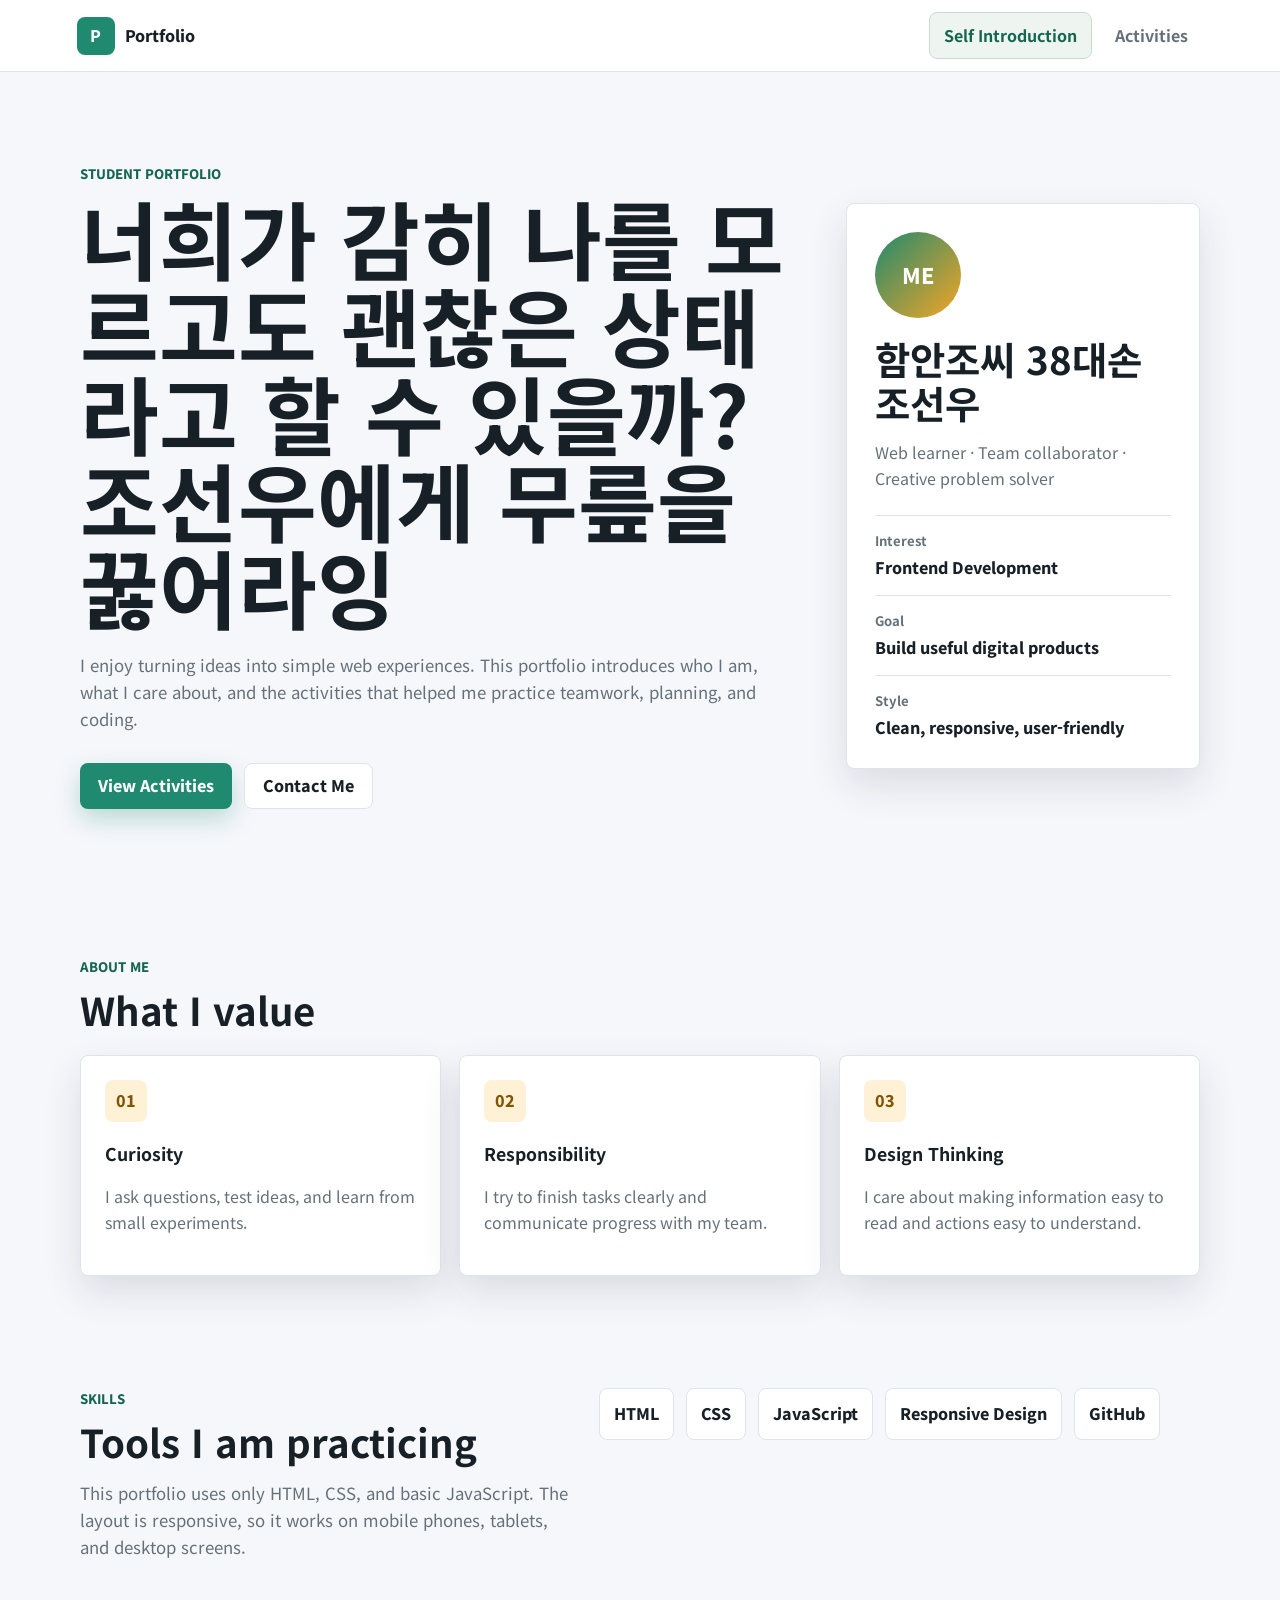
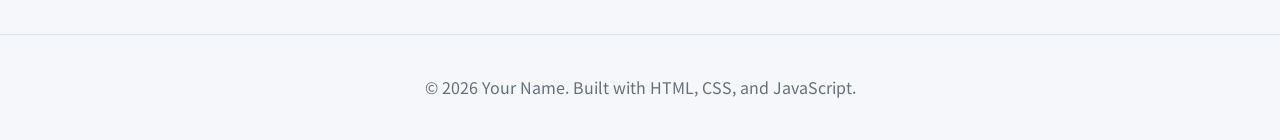
==== index.html @ 41afb92d "Update hero section heading to new text" ====
<!DOCTYPE html>
<html lang="ko">
<head>
  <meta charset="UTF-8">
  <meta name="viewport" content="width=device-width, initial-scale=1.0">
  <title>Portfolio | Self Introduction</title>
  <link rel="preconnect" href="https://fonts.googleapis.com">
  <link rel="preconnect" href="https://fonts.gstatic.com" crossorigin>
  <link href="https://fonts.googleapis.com/css2?family=Noto+Sans+KR:wght@400;500;700;800&display=swap" rel="stylesheet">
  <link rel="stylesheet" href="style.css">
</head>
<body>
  <header class="site-header">
    <a class="brand" href="index.html" aria-label="Portfolio home">
      <span class="brand-mark">P</span>
      <span>Portfolio</span>
    </a>
    <button class="nav-toggle" type="button" aria-label="Open navigation" aria-expanded="false">
      <span></span>
      <span></span>
      <span></span>
    </button>
    <nav class="site-nav" aria-label="Primary navigation">
      <a class="active" href="index.html">Self Introduction</a>
      <a href="activities.html">Activities</a>
    </nav>
  </header>

  <main>
    <section class="hero">
      <div class="hero-copy">
        <p class="eyebrow">Student Portfolio</p>
        <h1>너희가 감히 나를 모르고도 괜찮은 상태라고 할 수 있을까? 조선우에게 무릎을 꿇어라잉</h1>
        <p class="hero-text">
          I enjoy turning ideas into simple web experiences. This portfolio introduces who I am,
          what I care about, and the activities that helped me practice teamwork, planning, and coding.
        </p>
        <div class="hero-actions">
          <a class="button primary" href="activities.html">View Activities</a>
          <a class="button secondary" href="mailto:hello@example.com">Contact Me</a>
        </div>
      </div>
      <div class="profile-panel" aria-label="Profile summary">
        <div class="avatar">ME</div>
        <h2>함안조씨 38대손 조선우</h2>
        <p>Web learner · Team collaborator · Creative problem solver</p>
        <dl class="profile-list">
          <div>
            <dt>Interest</dt>
            <dd>Frontend Development</dd>
          </div>
          <div>
            <dt>Goal</dt>
            <dd>Build useful digital products</dd>
          </div>
          <div>
            <dt>Style</dt>
            <dd>Clean, responsive, user-friendly</dd>
          </div>
        </dl>
      </div>
    </section>

    <section class="section">
      <div class="section-heading">
        <p class="eyebrow">About Me</p>
        <h2>What I value</h2>
      </div>
      <div class="value-grid">
        <article class="value-card">
          <span class="icon-chip">01</span>
          <h3>Curiosity</h3>
          <p>I ask questions, test ideas, and learn from small experiments.</p>
        </article>
        <article class="value-card">
          <span class="icon-chip">02</span>
          <h3>Responsibility</h3>
          <p>I try to finish tasks clearly and communicate progress with my team.</p>
        </article>
        <article class="value-card">
          <span class="icon-chip">03</span>
          <h3>Design Thinking</h3>
          <p>I care about making information easy to read and actions easy to understand.</p>
        </article>
      </div>
    </section>

    <section class="section split-section">
      <div>
        <p class="eyebrow">Skills</p>
        <h2>Tools I am practicing</h2>
        <p class="muted">
          This portfolio uses only HTML, CSS, and basic JavaScript. The layout is responsive,
          so it works on mobile phones, tablets, and desktop screens.
        </p>
      </div>
      <div class="skill-list">
        <span>HTML</span>
        <span>CSS</span>
        <span>JavaScript</span>
        <span>Responsive Design</span>
        <span>GitHub</span>
      </div>
    </section>
  </main>

  <footer class="site-footer">
    <p>© 2026 Your Name. Built with HTML, CSS, and JavaScript.</p>
  </footer>

  <script src="script.js"></script>
</body>
</html>
---- style.css ----
:root {
  --bg: #f6f7fb;
  --surface: #ffffff;
  --surface-strong: #eef5f1;
  --text: #172026;
  --muted: #65717a;
  --primary: #1f8a70;
  --primary-dark: #146651;
  --accent: #f5a524;
  --line: #dde4ea;
  --shadow: 0 16px 38px rgba(23, 32, 38, 0.12);
  --radius: 8px;
}

* {
  box-sizing: border-box;
}

body {
  margin: 0;
  font-family: "Noto Sans KR", Arial, sans-serif;
  background: var(--bg);
  color: var(--text);
  line-height: 1.6;
}

a {
  color: inherit;
  text-decoration: none;
}

.site-header {
  position: sticky;
  top: 0;
  z-index: 10;
  display: flex;
  align-items: center;
  justify-content: space-between;
  min-height: 72px;
  padding: 0 6vw;
  background: rgba(255, 255, 255, 0.92);
  border-bottom: 1px solid var(--line);
  backdrop-filter: blur(16px);
}

.brand,
.site-nav,
.hero-actions,
.activity-toolbar {
  display: flex;
  align-items: center;
}

.brand {
  gap: 10px;
  font-weight: 800;
  letter-spacing: 0;
}

.brand-mark {
  display: grid;
  place-items: center;
  width: 38px;
  height: 38px;
  border-radius: var(--radius);
  background: var(--primary);
  color: white;
}

.site-nav {
  gap: 8px;
}

.site-nav a,
.filter-button {
  border: 1px solid transparent;
  border-radius: var(--radius);
  padding: 10px 14px;
  color: var(--muted);
  font-weight: 700;
}

.site-nav a:hover,
.site-nav a.active,
.filter-button:hover,
.filter-button.active {
  background: var(--surface-strong);
  border-color: #c8dbd2;
  color: var(--primary-dark);
}

.nav-toggle {
  display: none;
  width: 42px;
  height: 42px;
  border: 1px solid var(--line);
  border-radius: var(--radius);
  background: var(--surface);
  cursor: pointer;
}

.nav-toggle span {
  display: block;
  width: 18px;
  height: 2px;
  margin: 4px auto;
  background: var(--text);
}

main {
  width: min(1120px, 88vw);
  margin: 0 auto;
}

.hero {
  display: grid;
  grid-template-columns: minmax(0, 1.35fr) minmax(280px, 0.65fr);
  gap: 32px;
  align-items: center;
  min-height: calc(100vh - 72px);
  padding: 56px 0;
}

.eyebrow {
  margin: 0 0 10px;
  color: var(--primary-dark);
  font-size: 0.82rem;
  font-weight: 800;
  text-transform: uppercase;
}

h1,
h2,
h3,
p {
  overflow-wrap: anywhere;
}

h1 {
  max-width: 820px;
  margin: 0;
  font-size: clamp(2.2rem, 8vw, 5.35rem);
  line-height: 1.02;
  letter-spacing: 0;
}

h2 {
  margin: 0;
  font-size: clamp(1.65rem, 3vw, 2.4rem);
  line-height: 1.15;
  letter-spacing: 0;
}

h3 {
  margin: 18px 0 8px;
  font-size: 1.1rem;
}

.hero-text,
.page-title p,
.muted {
  color: var(--muted);
  font-size: 1.05rem;
}

.hero-text {
  max-width: 680px;
  margin: 22px 0 0;
}

.hero-actions {
  flex-wrap: wrap;
  gap: 12px;
  margin-top: 30px;
}

.button {
  display: inline-flex;
  align-items: center;
  justify-content: center;
  min-height: 46px;
  border-radius: var(--radius);
  padding: 0 18px;
  font-weight: 800;
}

.button.primary {
  background: var(--primary);
  color: white;
  box-shadow: 0 10px 24px rgba(31, 138, 112, 0.28);
}

.button.secondary {
  background: var(--surface);
  border: 1px solid var(--line);
}

.profile-panel,
.value-card,
.activity-card {
  border: 1px solid var(--line);
  border-radius: var(--radius);
  background: var(--surface);
  box-shadow: var(--shadow);
}

.profile-panel {
  padding: 28px;
}

.avatar {
  display: grid;
  place-items: center;
  width: 86px;
  height: 86px;
  margin-bottom: 18px;
  border-radius: 50%;
  background: linear-gradient(135deg, var(--primary), var(--accent));
  color: white;
  font-size: 1.35rem;
  font-weight: 800;
}

.profile-panel p {
  color: var(--muted);
}

.profile-list {
  display: grid;
  gap: 14px;
  margin: 24px 0 0;
}

.profile-list div {
  padding-top: 14px;
  border-top: 1px solid var(--line);
}

.profile-list dt {
  color: var(--muted);
  font-size: 0.82rem;
  font-weight: 700;
}

.profile-list dd {
  margin: 4px 0 0;
  font-weight: 800;
}

.section {
  padding: 56px 0;
}

.section-heading {
  margin-bottom: 24px;
}

.value-grid {
  display: grid;
  grid-template-columns: repeat(3, minmax(0, 1fr));
  gap: 18px;
}

.value-card {
  padding: 24px;
}

.value-card p,
.activity-card p,
.activity-card li {
  color: var(--muted);
}

.icon-chip {
  display: inline-grid;
  place-items: center;
  width: 42px;
  height: 42px;
  border-radius: var(--radius);
  background: #fff1d6;
  color: #805400;
  font-weight: 800;
}

.split-section {
  display: grid;
  grid-template-columns: 0.9fr 1.1fr;
  gap: 28px;
  align-items: start;
}

.skill-list {
  display: flex;
  flex-wrap: wrap;
  gap: 12px;
}

.skill-list span {
  border: 1px solid var(--line);
  border-radius: var(--radius);
  background: var(--surface);
  padding: 12px 14px;
  font-weight: 800;
}

.page-title {
  padding: 72px 0 30px;
}

.page-title h1 {
  font-size: clamp(2.1rem, 7vw, 4.5rem);
}

.page-title p {
  max-width: 720px;
}

.activity-toolbar {
  flex-wrap: wrap;
  gap: 10px;
  margin: 14px 0 26px;
}

.filter-button {
  background: var(--surface);
  cursor: pointer;
}

.activity-grid {
  display: grid;
  grid-template-columns: repeat(2, minmax(0, 1fr));
  gap: 18px;
  padding-bottom: 64px;
}

.activity-card {
  padding: 24px;
}

.activity-card.is-hidden {
  display: none;
}

.activity-meta {
  display: flex;
  align-items: center;
  justify-content: space-between;
  gap: 12px;
  color: var(--muted);
  font-size: 0.86rem;
  font-weight: 800;
}

.activity-meta span {
  color: var(--primary-dark);
}

.activity-card h2 {
  margin-top: 16px;
  font-size: 1.35rem;
}

.activity-card ul {
  margin: 18px 0 0;
  padding-left: 20px;
}

.site-footer {
  border-top: 1px solid var(--line);
  padding: 24px 6vw;
  color: var(--muted);
  text-align: center;
}

@media (max-width: 780px) {
  .site-header {
    min-height: 66px;
  }

  .nav-toggle {
    display: block;
  }

  .site-nav {
    position: absolute;
    top: 66px;
    right: 6vw;
    left: 6vw;
    display: none;
    flex-direction: column;
    align-items: stretch;
    padding: 12px;
    border: 1px solid var(--line);
    border-radius: var(--radius);
    background: var(--surface);
    box-shadow: var(--shadow);
  }

  .site-nav.open {
    display: flex;
  }

  .hero,
  .split-section,
  .activity-grid,
  .value-grid {
    grid-template-columns: 1fr;
  }

  .hero {
    min-height: auto;
    padding: 42px 0;
  }

  .profile-panel,
  .value-card,
  .activity-card {
    box-shadow: 0 10px 26px rgba(23, 32, 38, 0.09);
  }
}
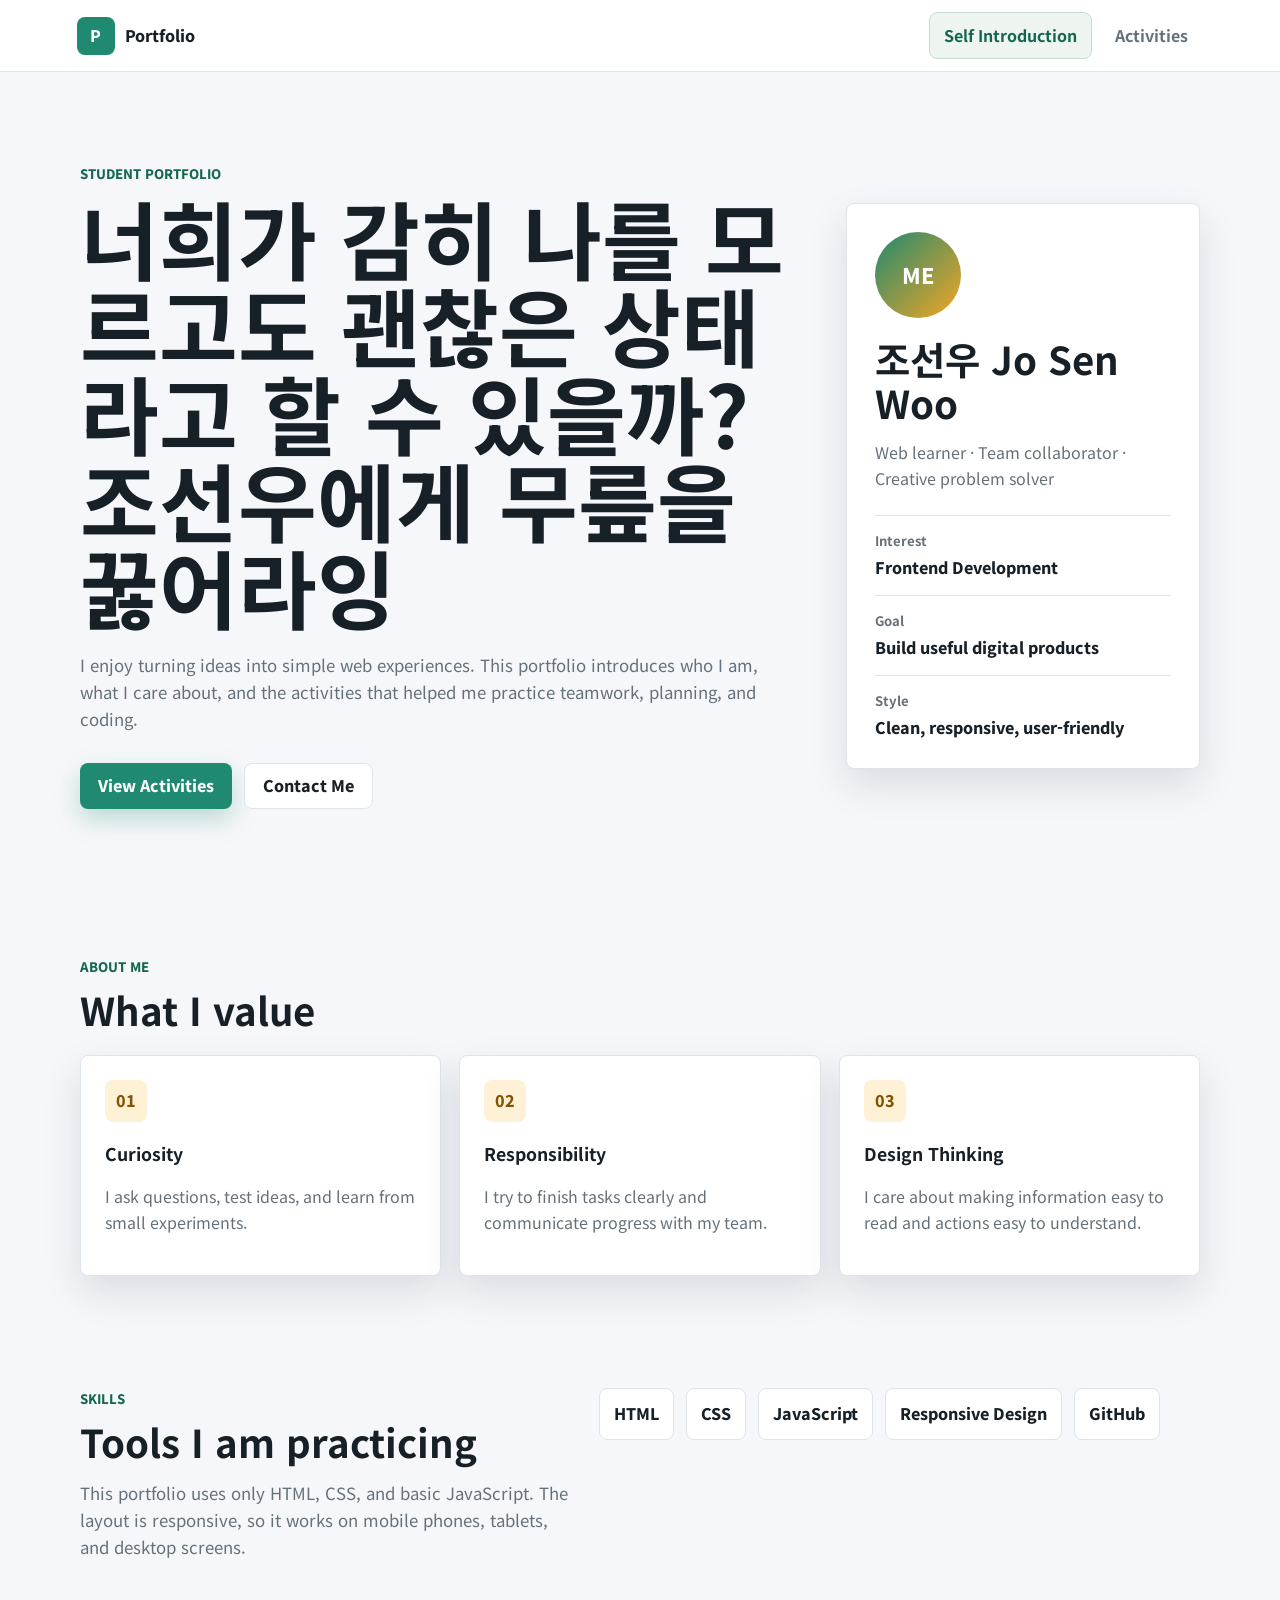
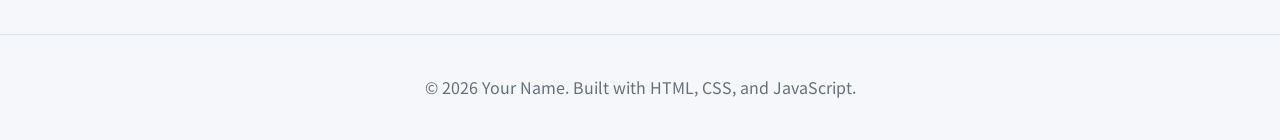
==== commit 16028b73: "Update index.html" ====
--- a/index.html
+++ b/index.html
@@ -42,7 +42,7 @@
       </div>
       <div class="profile-panel" aria-label="Profile summary">
         <div class="avatar">ME</div>
-        <h2>함안조씨 38대손 조선우</h2>
+        <h2>조선우 Jo Sen Woo</h2>
         <p>Web learner · Team collaborator · Creative problem solver</p>
         <dl class="profile-list">
           <div>
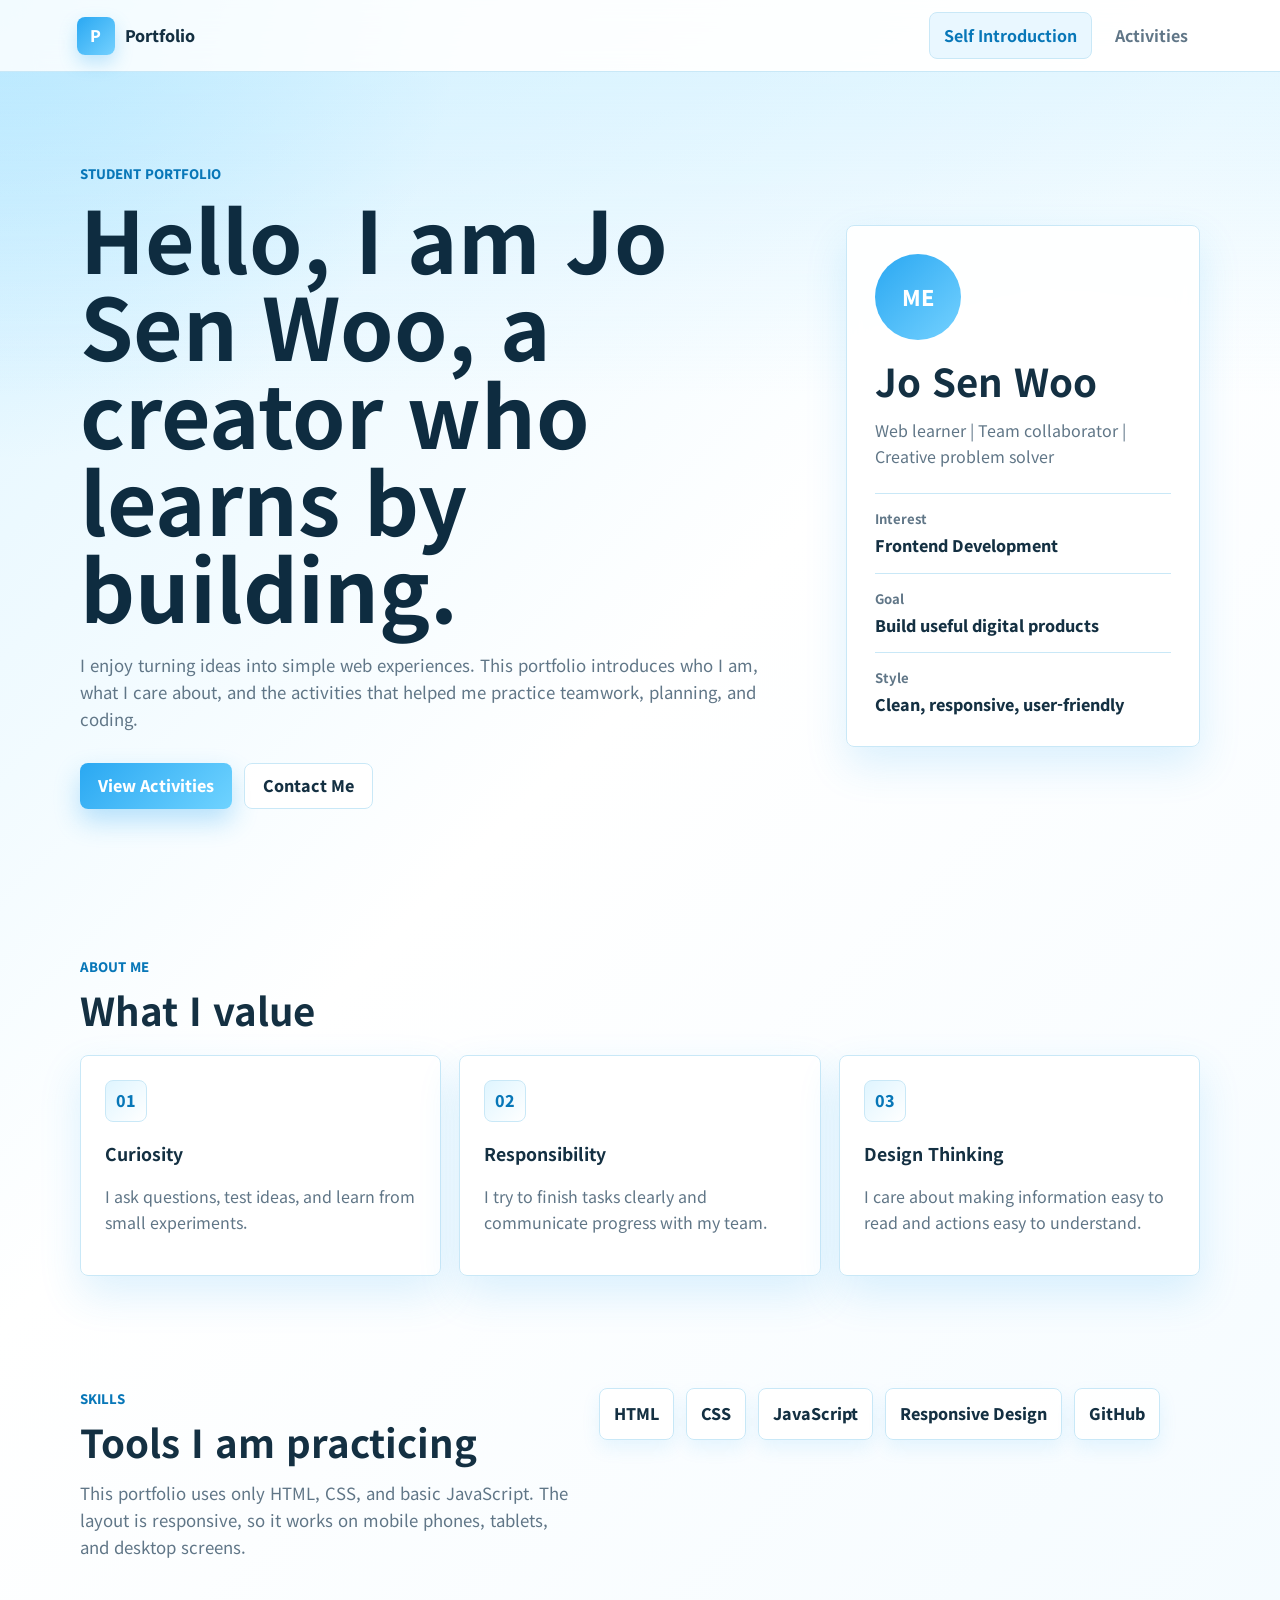
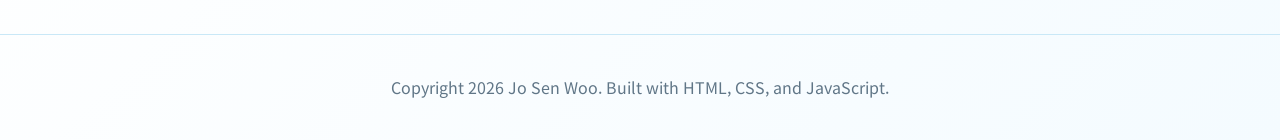
==== commit 8d727681: "Update portfolio visual theme" ====
--- a/index.html
+++ b/index.html
@@ -30,7 +30,7 @@
     <section class="hero">
       <div class="hero-copy">
         <p class="eyebrow">Student Portfolio</p>
-        <h1>너희가 감히 나를 모르고도 괜찮은 상태라고 할 수 있을까? 조선우에게 무릎을 꿇어라잉</h1>
+        <h1>Hello, I am Jo Sen Woo, a creator who learns by building.</h1>
         <p class="hero-text">
           I enjoy turning ideas into simple web experiences. This portfolio introduces who I am,
           what I care about, and the activities that helped me practice teamwork, planning, and coding.
@@ -42,8 +42,8 @@
       </div>
       <div class="profile-panel" aria-label="Profile summary">
         <div class="avatar">ME</div>
-        <h2>조선우 Jo Sen Woo</h2>
-        <p>Web learner · Team collaborator · Creative problem solver</p>
+        <h2>Jo Sen Woo</h2>
+        <p>Web learner | Team collaborator | Creative problem solver</p>
         <dl class="profile-list">
           <div>
             <dt>Interest</dt>
@@ -105,7 +105,7 @@
   </main>
 
   <footer class="site-footer">
-    <p>© 2026 Your Name. Built with HTML, CSS, and JavaScript.</p>
+    <p>Copyright 2026 Jo Sen Woo. Built with HTML, CSS, and JavaScript.</p>
   </footer>
 
   <script src="script.js"></script>
--- a/style.css
+++ b/style.css
@@ -1,14 +1,15 @@
 :root {
-  --bg: #f6f7fb;
+  --bg: #f4fbff;
   --surface: #ffffff;
-  --surface-strong: #eef5f1;
-  --text: #172026;
-  --muted: #65717a;
-  --primary: #1f8a70;
-  --primary-dark: #146651;
-  --accent: #f5a524;
-  --line: #dde4ea;
-  --shadow: 0 16px 38px rgba(23, 32, 38, 0.12);
+  --surface-strong: #e9f7ff;
+  --text: #143042;
+  --muted: #607687;
+  --primary: #2aa8f2;
+  --primary-dark: #0877b8;
+  --accent: #bceaff;
+  --accent-strong: #74d1ff;
+  --line: #c9e8f7;
+  --shadow: 0 18px 42px rgba(42, 168, 242, 0.16);
   --radius: 8px;
 }
 
@@ -19,7 +20,9 @@
 body {
   margin: 0;
   font-family: "Noto Sans KR", Arial, sans-serif;
-  background: var(--bg);
+  background:
+    radial-gradient(circle at top left, rgba(116, 209, 255, 0.38), transparent 36vw),
+    linear-gradient(135deg, #dff5ff 0%, #ffffff 44%, #f4fbff 100%);
   color: var(--text);
   line-height: 1.6;
 }
@@ -38,7 +41,7 @@
   justify-content: space-between;
   min-height: 72px;
   padding: 0 6vw;
-  background: rgba(255, 255, 255, 0.92);
+  background: rgba(255, 255, 255, 0.82);
   border-bottom: 1px solid var(--line);
   backdrop-filter: blur(16px);
 }
@@ -63,8 +66,9 @@
   width: 38px;
   height: 38px;
   border-radius: var(--radius);
-  background: var(--primary);
+  background: linear-gradient(135deg, var(--primary), var(--accent-strong));
   color: white;
+  box-shadow: 0 8px 18px rgba(42, 168, 242, 0.28);
 }
 
 .site-nav {
@@ -85,7 +89,7 @@
 .filter-button:hover,
 .filter-button.active {
   background: var(--surface-strong);
-  border-color: #c8dbd2;
+  border-color: var(--line);
   color: var(--primary-dark);
 }
 
@@ -121,6 +125,16 @@
   padding: 56px 0;
 }
 
+.hero::before {
+  content: "";
+  position: fixed;
+  inset: 72px 0 auto 0;
+  height: 36vh;
+  pointer-events: none;
+  background: linear-gradient(180deg, rgba(188, 234, 255, 0.38), transparent);
+  z-index: -1;
+}
+
 .eyebrow {
   margin: 0 0 10px;
   color: var(--primary-dark);
@@ -142,6 +156,7 @@
   font-size: clamp(2.2rem, 8vw, 5.35rem);
   line-height: 1.02;
   letter-spacing: 0;
+  color: #0e2c40;
 }
 
 h2 {
@@ -185,13 +200,13 @@
 }
 
 .button.primary {
-  background: var(--primary);
+  background: linear-gradient(135deg, var(--primary), #6fd3ff);
   color: white;
-  box-shadow: 0 10px 24px rgba(31, 138, 112, 0.28);
+  box-shadow: 0 12px 26px rgba(42, 168, 242, 0.32);
 }
 
 .button.secondary {
-  background: var(--surface);
+  background: rgba(255, 255, 255, 0.88);
   border: 1px solid var(--line);
 }
 
@@ -200,8 +215,9 @@
 .activity-card {
   border: 1px solid var(--line);
   border-radius: var(--radius);
-  background: var(--surface);
+  background: rgba(255, 255, 255, 0.9);
   box-shadow: var(--shadow);
+  backdrop-filter: blur(10px);
 }
 
 .profile-panel {
@@ -215,7 +231,7 @@
   height: 86px;
   margin-bottom: 18px;
   border-radius: 50%;
-  background: linear-gradient(135deg, var(--primary), var(--accent));
+  background: linear-gradient(135deg, var(--primary), var(--accent-strong));
   color: white;
   font-size: 1.35rem;
   font-weight: 800;
@@ -277,8 +293,9 @@
   width: 42px;
   height: 42px;
   border-radius: var(--radius);
-  background: #fff1d6;
-  color: #805400;
+  background: linear-gradient(135deg, #dff5ff, #ffffff);
+  border: 1px solid var(--line);
+  color: var(--primary-dark);
   font-weight: 800;
 }
 
@@ -298,9 +315,10 @@
 .skill-list span {
   border: 1px solid var(--line);
   border-radius: var(--radius);
-  background: var(--surface);
+  background: rgba(255, 255, 255, 0.88);
   padding: 12px 14px;
   font-weight: 800;
+  box-shadow: 0 8px 18px rgba(42, 168, 242, 0.1);
 }
 
 .page-title {
@@ -322,7 +340,7 @@
 }
 
 .filter-button {
-  background: var(--surface);
+  background: rgba(255, 255, 255, 0.9);
   cursor: pointer;
 }
 
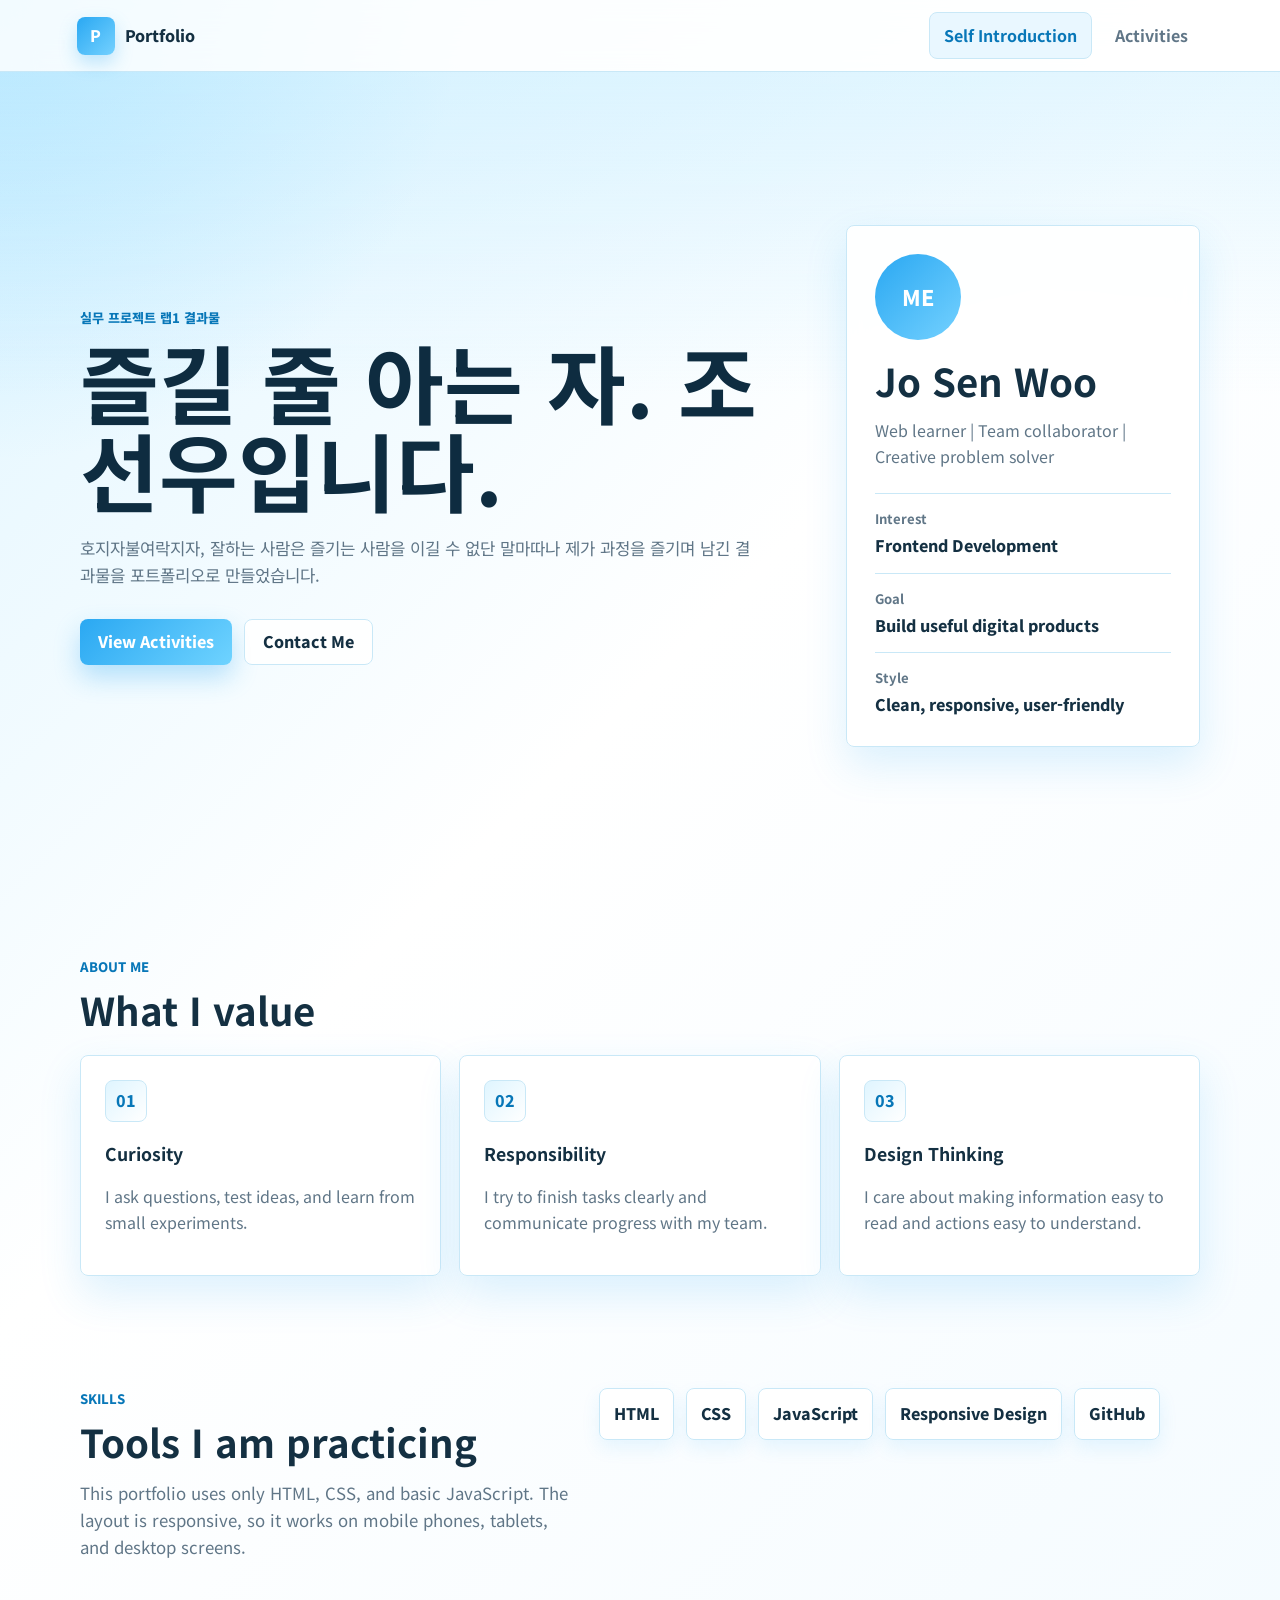
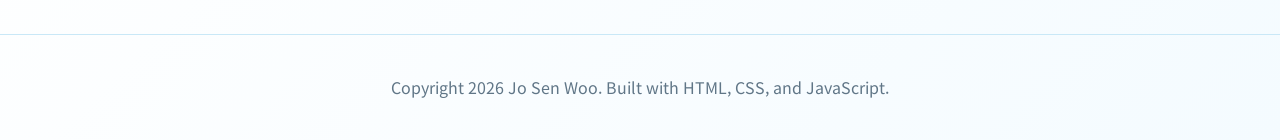
==== commit 77aa2415: "Update hero copy" ====
--- a/index.html
+++ b/index.html
@@ -29,11 +29,11 @@
   <main>
     <section class="hero">
       <div class="hero-copy">
-        <p class="eyebrow">Student Portfolio</p>
-        <h1>Hello, I am Jo Sen Woo, a creator who learns by building.</h1>
+        <p class="eyebrow">실무 프로젝트 랩1 결과물</p>
+        <h1>즐길 줄 아는 자. 조선우입니다.</h1>
         <p class="hero-text">
-          I enjoy turning ideas into simple web experiences. This portfolio introduces who I am,
-          what I care about, and the activities that helped me practice teamwork, planning, and coding.
+          호지자불여락지자, 잘하는 사람은 즐기는 사람을 이길 수 없단 말마따나
+          제가 과정을 즐기며 남긴 결과물을 포트폴리오로 만들었습니다.
         </p>
         <div class="hero-actions">
           <a class="button primary" href="activities.html">View Activities</a>
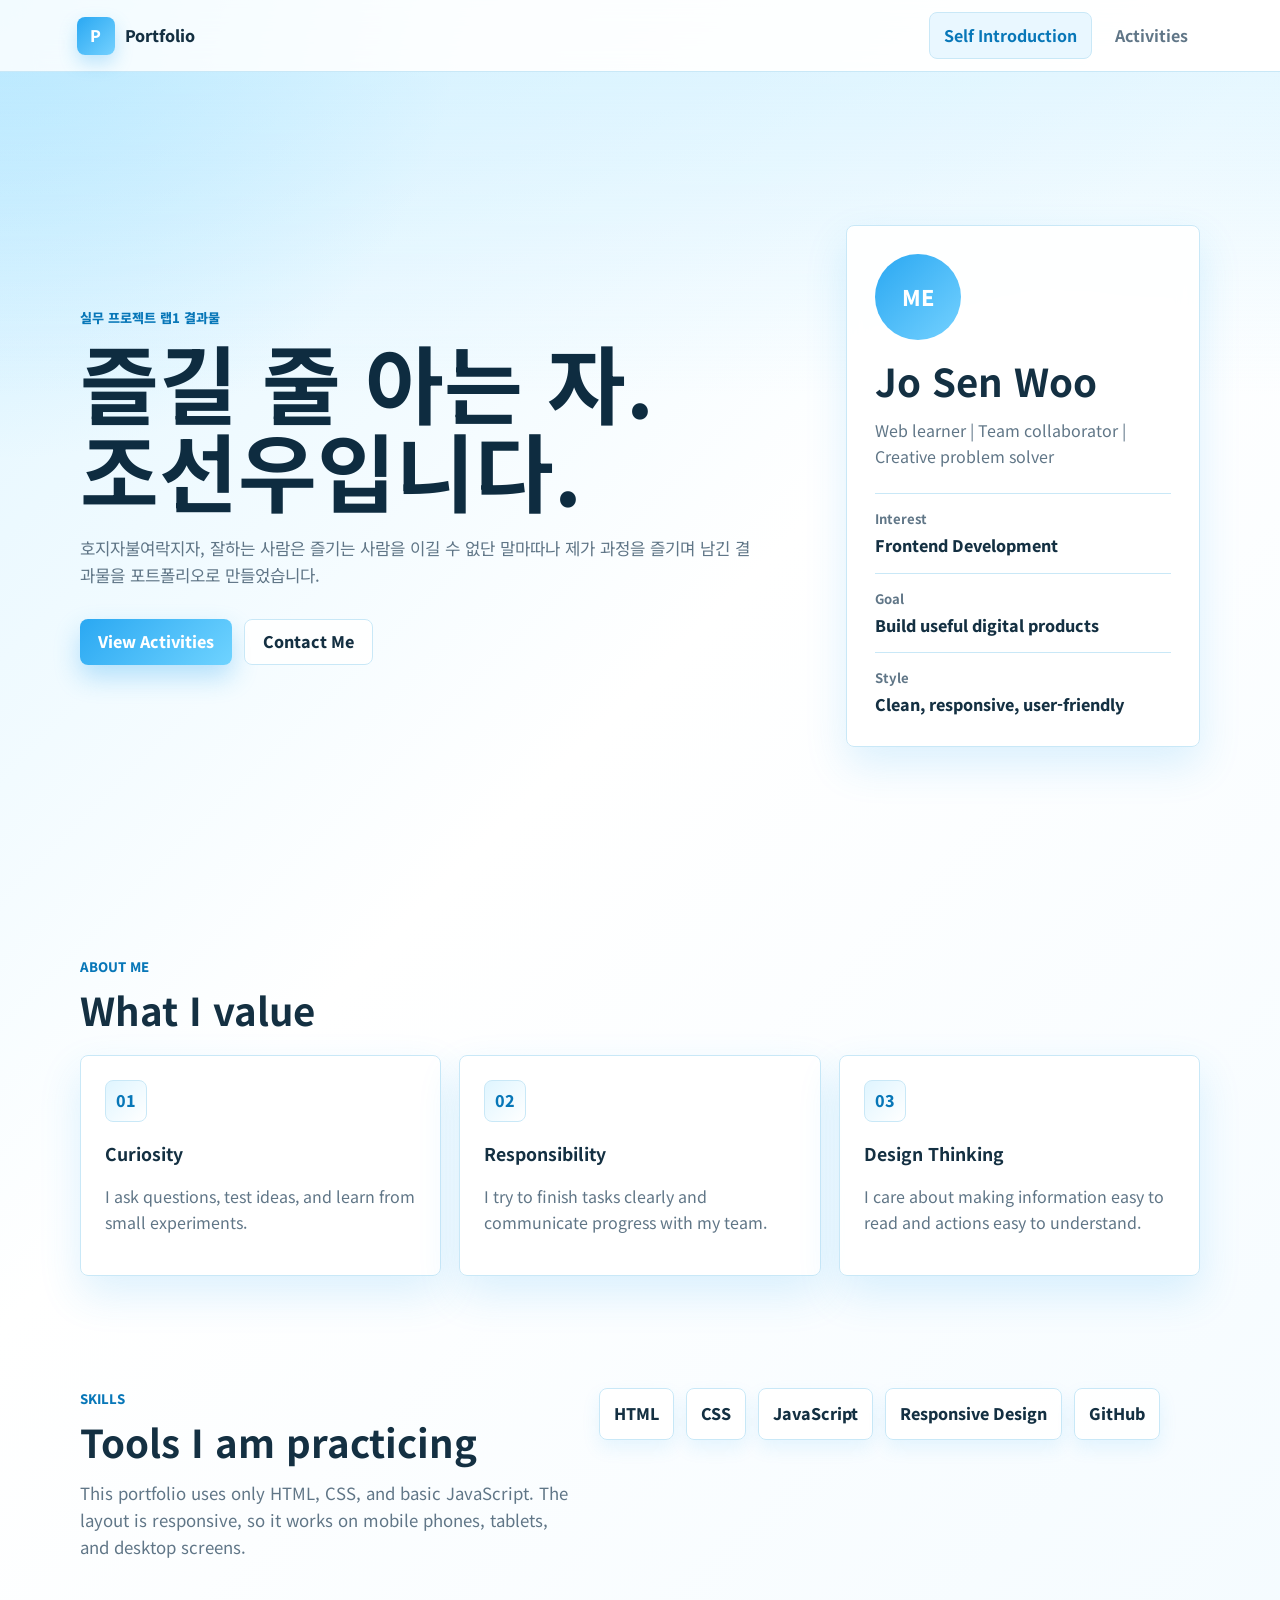
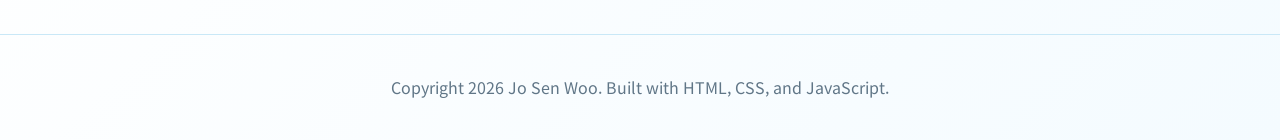
==== commit acc0f8eb: "Adjust hero title line break" ====
--- a/index.html
+++ b/index.html
@@ -30,7 +30,7 @@
     <section class="hero">
       <div class="hero-copy">
         <p class="eyebrow">실무 프로젝트 랩1 결과물</p>
-        <h1>즐길 줄 아는 자. 조선우입니다.</h1>
+        <h1>즐길 줄 아는 자.<br>조선우입니다.</h1>
         <p class="hero-text">
           호지자불여락지자, 잘하는 사람은 즐기는 사람을 이길 수 없단 말마따나
           제가 과정을 즐기며 남긴 결과물을 포트폴리오로 만들었습니다.
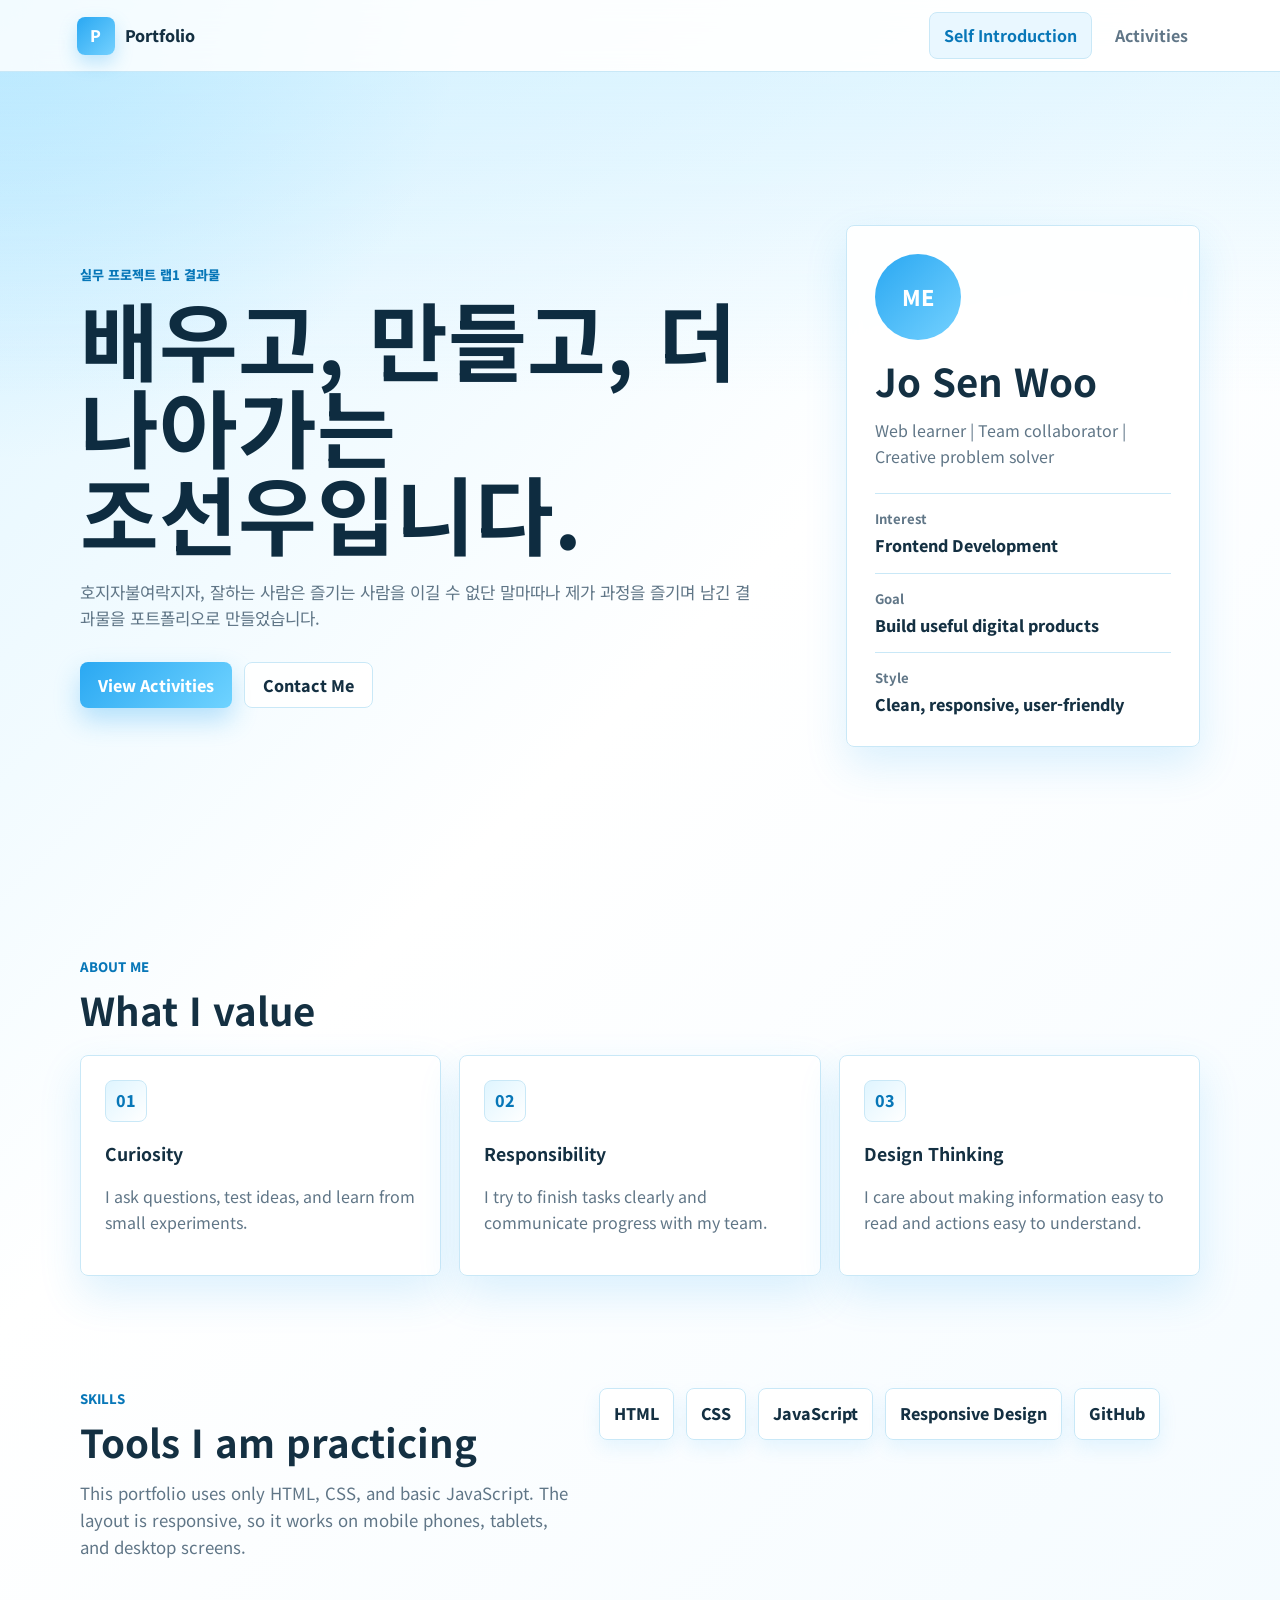
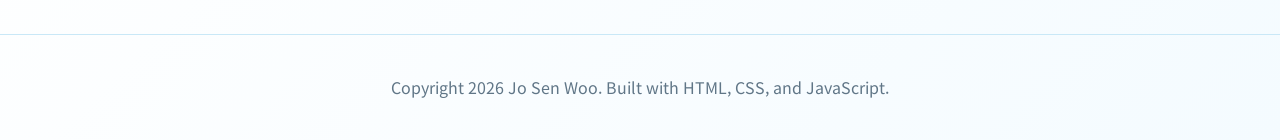
==== commit 39ef1cf3: "Refine hero title copy" ====
--- a/index.html
+++ b/index.html
@@ -30,7 +30,7 @@
     <section class="hero">
       <div class="hero-copy">
         <p class="eyebrow">실무 프로젝트 랩1 결과물</p>
-        <h1>즐길 줄 아는 자.<br>조선우입니다.</h1>
+        <h1>배우고, 만들고, 더 나아가는<br>조선우입니다.</h1>
         <p class="hero-text">
           호지자불여락지자, 잘하는 사람은 즐기는 사람을 이길 수 없단 말마따나
           제가 과정을 즐기며 남긴 결과물을 포트폴리오로 만들었습니다.
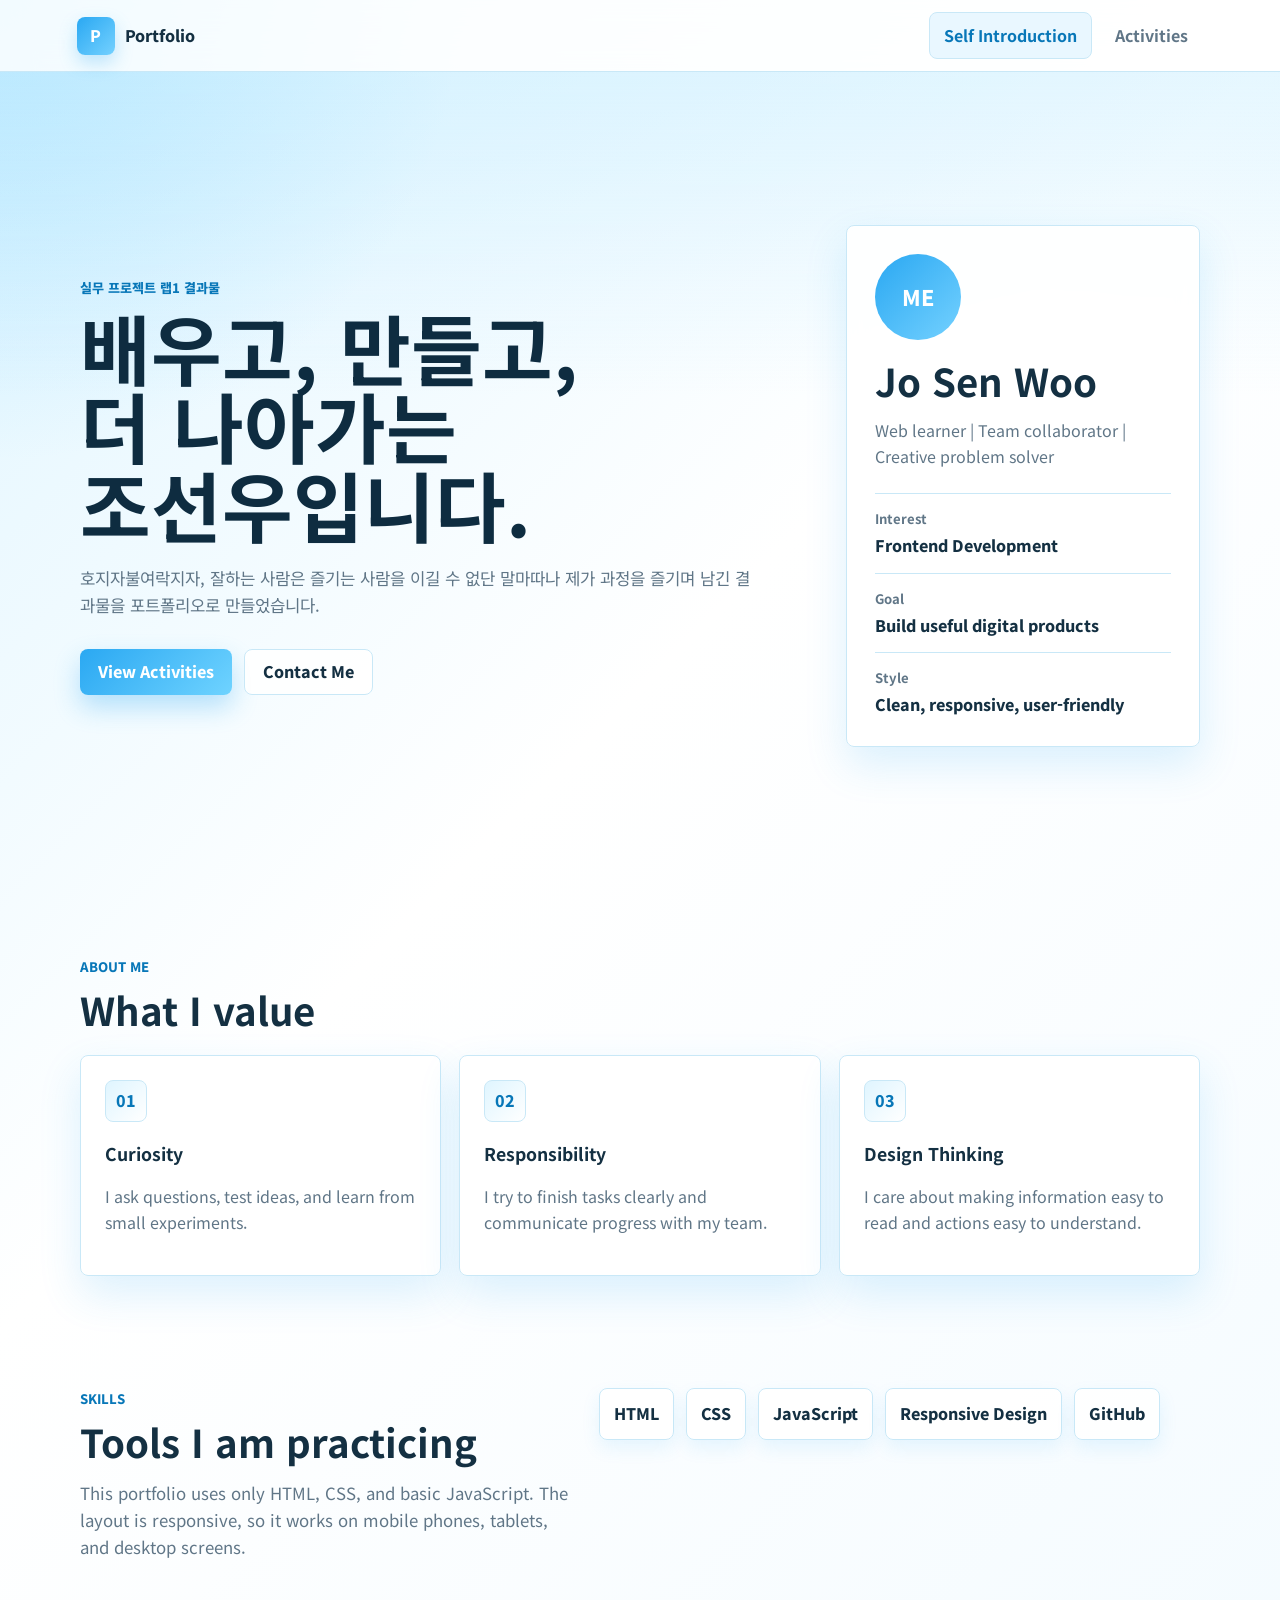
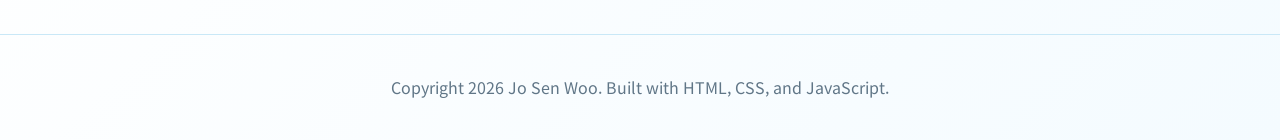
==== commit 57c2ea14: "Improve hero title wrapping" ====
--- a/index.html
+++ b/index.html
@@ -30,7 +30,7 @@
     <section class="hero">
       <div class="hero-copy">
         <p class="eyebrow">실무 프로젝트 랩1 결과물</p>
-        <h1>배우고, 만들고, 더 나아가는<br>조선우입니다.</h1>
+        <h1 class="hero-title">배우고, 만들고, <span>더 나아가는</span><br>조선우입니다.</h1>
         <p class="hero-text">
           호지자불여락지자, 잘하는 사람은 즐기는 사람을 이길 수 없단 말마따나
           제가 과정을 즐기며 남긴 결과물을 포트폴리오로 만들었습니다.
--- a/style.css
+++ b/style.css
@@ -153,10 +153,19 @@
 h1 {
   max-width: 820px;
   margin: 0;
-  font-size: clamp(2.2rem, 8vw, 5.35rem);
+  font-size: clamp(2.1rem, 7vw, 4.8rem);
   line-height: 1.02;
   letter-spacing: 0;
   color: #0e2c40;
+}
+
+.hero-title {
+  word-break: keep-all;
+  overflow-wrap: normal;
+}
+
+.hero-title span {
+  white-space: nowrap;
 }
 
 h2 {
